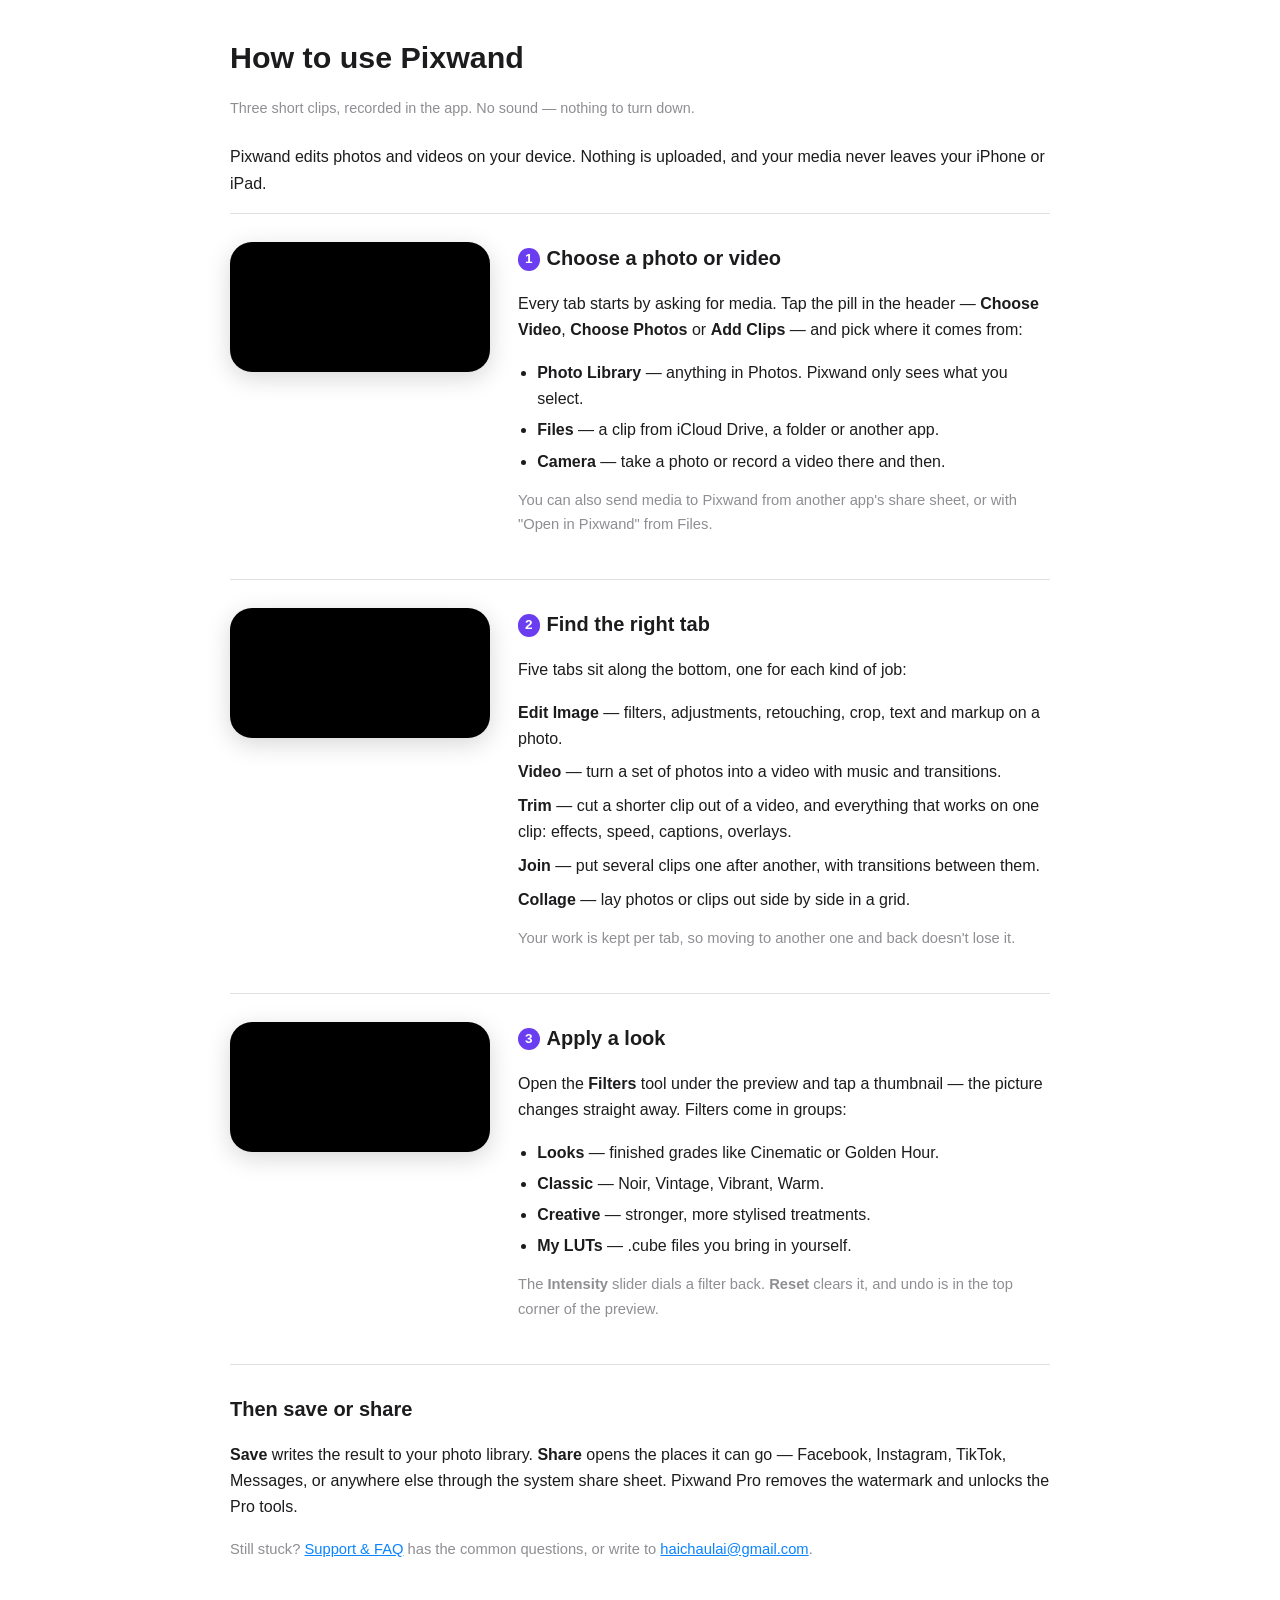
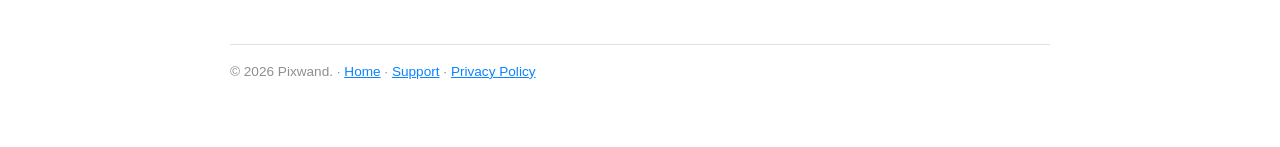
==== guide/index.html @ 7ba60351 "A visual guide: choose media, the five tabs, applying a look Three short screen recordings of the ap" ====
<!doctype html>
<html lang="en">
<head>
  <meta charset="utf-8">
  <meta name="viewport" content="width=device-width, initial-scale=1">
  <title>Pixwand — How to Use</title>
  <meta name="description" content="A short visual guide to Pixwand: choose a video or photo, move between the five tabs, apply a look, then save or share.">
  <style>
    :root { color-scheme: light dark; --rule: rgba(127,127,127,.25); --dim: #8e8e93; }
    * { box-sizing: border-box; }
    body {
      font: 16px/1.65 -apple-system, BlinkMacSystemFont, "Segoe UI", Roboto, Helvetica, Arial, sans-serif;
      max-width: 860px; margin: 0 auto; padding: 32px 20px 64px; color: #1c1c1e; background: #fff;
    }
    @media (prefers-color-scheme: dark) { body { color: #e5e5ea; background: #1c1c1e; } a { color: #6cb6ff; } }
    h1 { font-size: 1.9rem; margin: 0 0 4px; }
    h2 { font-size: 1.25rem; margin: 0 0 .4rem; }
    .meta { color: var(--dim); font-size: .9rem; margin-bottom: 1.5rem; }
    a { color: #0a84ff; }

    /* A step: the clip on one side, what to do on the other. */
    .step {
      display: grid; grid-template-columns: 260px 1fr; gap: 28px; align-items: start;
      padding: 28px 0; border-top: 1px solid var(--rule);
    }
    .step video {
      width: 100%; border-radius: 22px; display: block;
      background: #000; box-shadow: 0 6px 24px rgba(0,0,0,.16);
    }
    .num {
      display: inline-block; min-width: 1.6em; padding: 0 .45em; margin-right: .5em;
      border-radius: 999px; background: #6a3df0; color: #fff;
      font-size: .85rem; font-weight: 700; text-align: center; vertical-align: 2px;
    }
    ul { padding-left: 1.2rem; margin: .6rem 0 0; }
    li { margin: .3rem 0; }
    .tip { color: var(--dim); font-size: .92rem; margin-top: .8rem; }
    .tabs { list-style: none; padding: 0; margin: .6rem 0 0; }
    .tabs li { margin: .45rem 0; }
    .tabs b { font-weight: 650; }
    footer { margin-top: 2.5rem; color: var(--dim); font-size: .85rem; border-top: 1px solid var(--rule); padding-top: 1rem; }

    /* One column on a phone, with the clip no taller than a thumb's reach. */
    @media (max-width: 620px) {
      .step { grid-template-columns: 1fr; gap: 16px; }
      .step video { max-width: 240px; margin: 0 auto; }
    }
  </style>
</head>
<body>
  <h1>How to use Pixwand</h1>
  <p class="meta">Three short clips, recorded in the app. No sound — nothing to turn down.</p>

  <p>Pixwand edits photos and videos on your device. Nothing is uploaded, and your media
     never leaves your iPhone or iPad.</p>

  <section class="step">
    <video src="choose-video.mp4" autoplay muted loop playsinline preload="metadata"
           aria-label="Choosing a video from the photo library in the Trim tab"></video>
    <div>
      <h2><span class="num">1</span>Choose a photo or video</h2>
      <p>Every tab starts by asking for media. Tap the pill in the header —
         <b>Choose Video</b>, <b>Choose Photos</b> or <b>Add Clips</b> — and pick where it
         comes from:</p>
      <ul>
        <li><b>Photo Library</b> — anything in Photos. Pixwand only sees what you select.</li>
        <li><b>Files</b> — a clip from iCloud Drive, a folder or another app.</li>
        <li><b>Camera</b> — take a photo or record a video there and then.</li>
      </ul>
      <p class="tip">You can also send media to Pixwand from another app's share sheet,
         or with "Open in Pixwand" from Files.</p>
    </div>
  </section>

  <section class="step">
    <video src="tour-tabs.mp4" autoplay muted loop playsinline preload="metadata"
           aria-label="Moving between the five tabs along the bottom of the app"></video>
    <div>
      <h2><span class="num">2</span>Find the right tab</h2>
      <p>Five tabs sit along the bottom, one for each kind of job:</p>
      <ul class="tabs">
        <li><b>Edit Image</b> — filters, adjustments, retouching, crop, text and markup on a photo.</li>
        <li><b>Video</b> — turn a set of photos into a video with music and transitions.</li>
        <li><b>Trim</b> — cut a shorter clip out of a video, and everything that works on one clip:
            effects, speed, captions, overlays.</li>
        <li><b>Join</b> — put several clips one after another, with transitions between them.</li>
        <li><b>Collage</b> — lay photos or clips out side by side in a grid.</li>
      </ul>
      <p class="tip">Your work is kept per tab, so moving to another one and back doesn't lose it.</p>
    </div>
  </section>

  <section class="step">
    <video src="choose-effect.mp4" autoplay muted loop playsinline preload="metadata"
           aria-label="Applying filters to a photo in the Edit Image tab"></video>
    <div>
      <h2><span class="num">3</span>Apply a look</h2>
      <p>Open the <b>Filters</b> tool under the preview and tap a thumbnail — the picture
         changes straight away. Filters come in groups:</p>
      <ul>
        <li><b>Looks</b> — finished grades like Cinematic or Golden Hour.</li>
        <li><b>Classic</b> — Noir, Vintage, Vibrant, Warm.</li>
        <li><b>Creative</b> — stronger, more stylised treatments.</li>
        <li><b>My LUTs</b> — .cube files you bring in yourself.</li>
      </ul>
      <p class="tip">The <b>Intensity</b> slider dials a filter back. <b>Reset</b> clears it,
         and undo is in the top corner of the preview.</p>
    </div>
  </section>

  <section class="step">
    <div style="grid-column: 1 / -1">
      <h2>Then save or share</h2>
      <p><b>Save</b> writes the result to your photo library. <b>Share</b> opens the places it
         can go — Facebook, Instagram, TikTok, Messages, or anywhere else through the system
         share sheet. Pixwand Pro removes the watermark and unlocks the Pro tools.</p>
      <p class="tip">Still stuck? <a href="../support.html">Support &amp; FAQ</a> has the
         common questions, or write to
         <a href="mailto:haichaulai@gmail.com">haichaulai@gmail.com</a>.</p>
    </div>
  </section>

  <footer>
    &copy; 2026 Pixwand. &middot; <a href="../">Home</a> &middot;
    <a href="../support.html">Support</a> &middot;
    <a href="../privacy-policy.html">Privacy Policy</a>
  </footer>
</body>
</html>
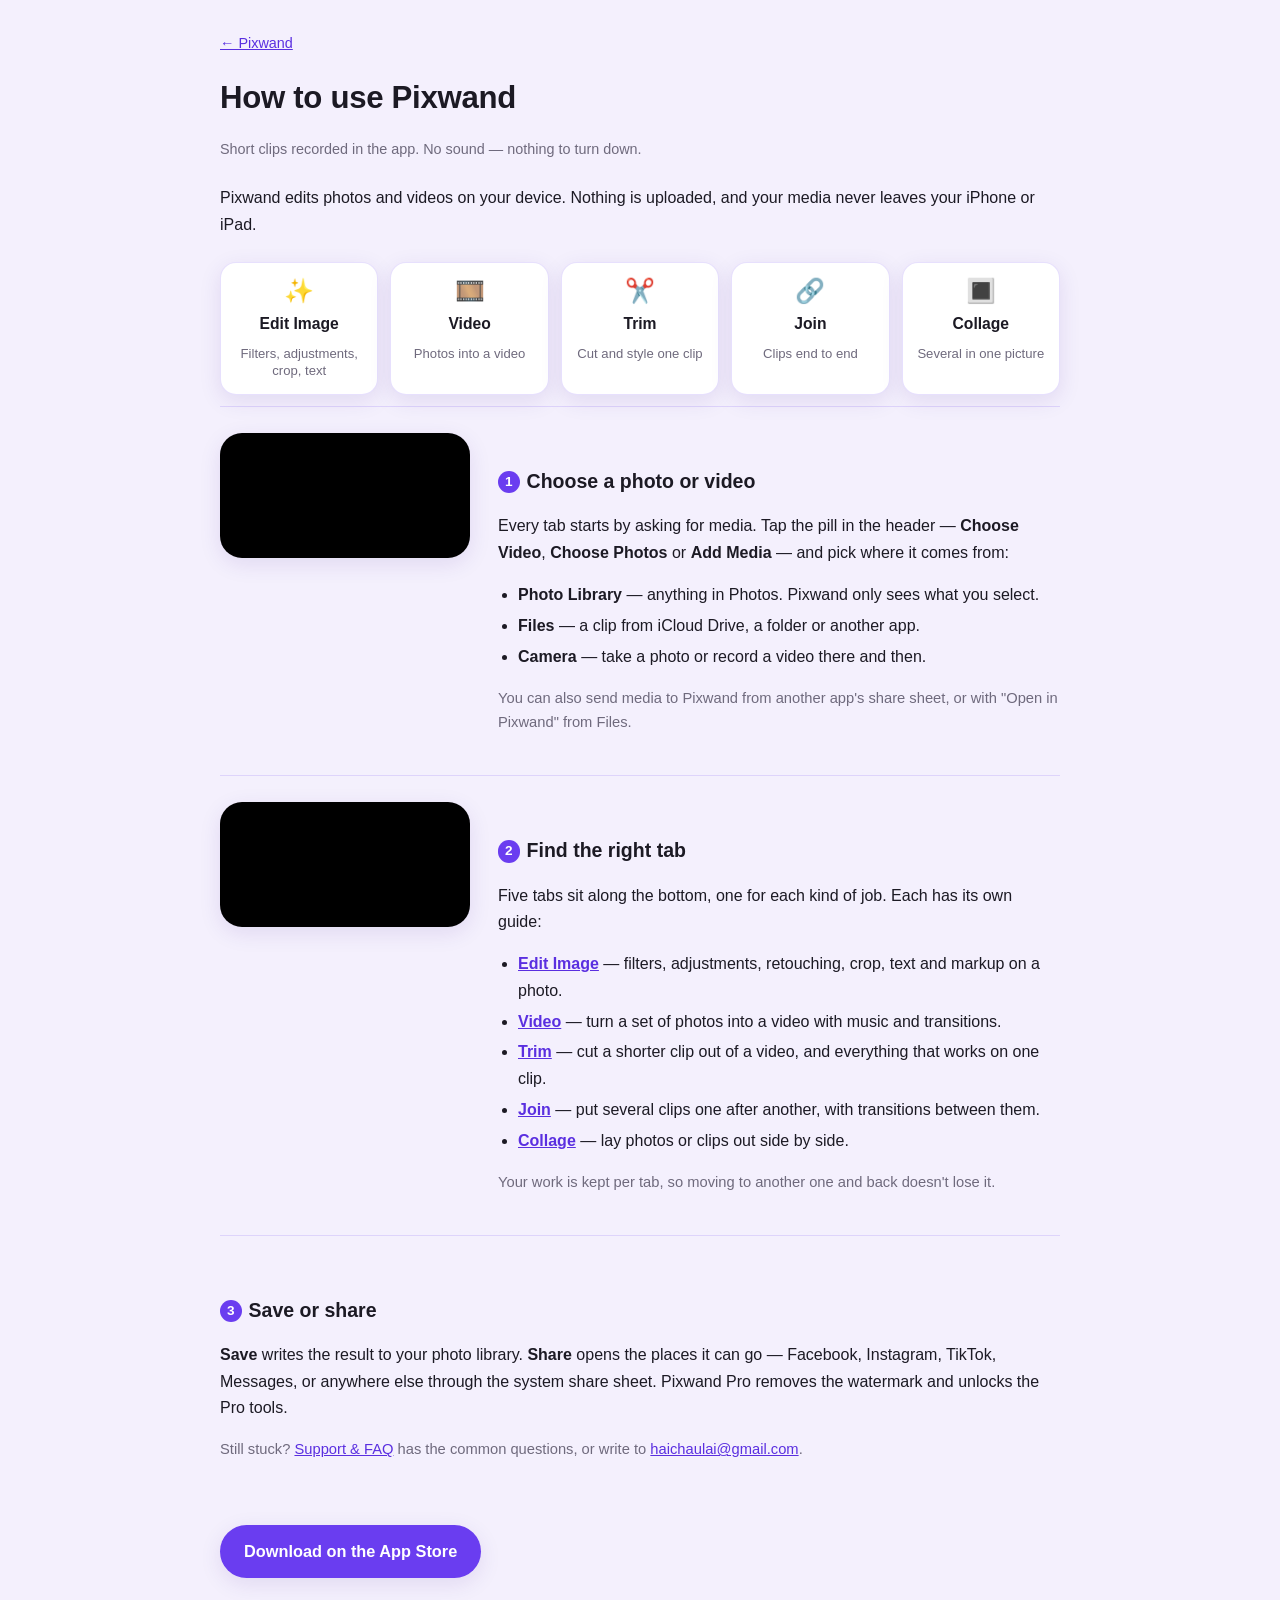
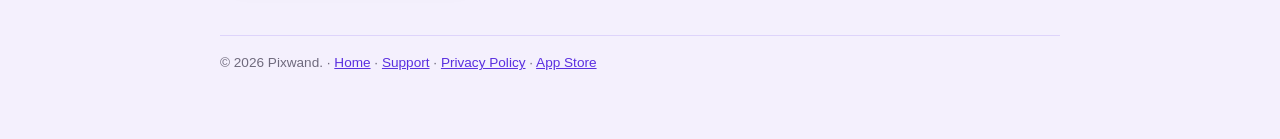
==== commit c822a611: "A guide per tab, a pale violet site, and the App Store link The home page now opens on the five tabs" ====
--- a/guide/index.html
+++ b/guide/index.html
@@ -4,113 +4,87 @@
   <meta charset="utf-8">
   <meta name="viewport" content="width=device-width, initial-scale=1">
   <title>Pixwand — How to Use</title>
-  <meta name="description" content="A short visual guide to Pixwand: choose a video or photo, move between the five tabs, apply a look, then save or share.">
-  <style>
-    :root { color-scheme: light dark; --rule: rgba(127,127,127,.25); --dim: #8e8e93; }
-    * { box-sizing: border-box; }
-    body {
-      font: 16px/1.65 -apple-system, BlinkMacSystemFont, "Segoe UI", Roboto, Helvetica, Arial, sans-serif;
-      max-width: 860px; margin: 0 auto; padding: 32px 20px 64px; color: #1c1c1e; background: #fff;
-    }
-    @media (prefers-color-scheme: dark) { body { color: #e5e5ea; background: #1c1c1e; } a { color: #6cb6ff; } }
-    h1 { font-size: 1.9rem; margin: 0 0 4px; }
-    h2 { font-size: 1.25rem; margin: 0 0 .4rem; }
-    .meta { color: var(--dim); font-size: .9rem; margin-bottom: 1.5rem; }
-    a { color: #0a84ff; }
-
-    /* A step: the clip on one side, what to do on the other. */
-    .step {
-      display: grid; grid-template-columns: 260px 1fr; gap: 28px; align-items: start;
-      padding: 28px 0; border-top: 1px solid var(--rule);
-    }
-    .step video {
-      width: 100%; border-radius: 22px; display: block;
-      background: #000; box-shadow: 0 6px 24px rgba(0,0,0,.16);
-    }
-    .num {
-      display: inline-block; min-width: 1.6em; padding: 0 .45em; margin-right: .5em;
-      border-radius: 999px; background: #6a3df0; color: #fff;
-      font-size: .85rem; font-weight: 700; text-align: center; vertical-align: 2px;
-    }
-    ul { padding-left: 1.2rem; margin: .6rem 0 0; }
-    li { margin: .3rem 0; }
-    .tip { color: var(--dim); font-size: .92rem; margin-top: .8rem; }
-    .tabs { list-style: none; padding: 0; margin: .6rem 0 0; }
-    .tabs li { margin: .45rem 0; }
-    .tabs b { font-weight: 650; }
-    footer { margin-top: 2.5rem; color: var(--dim); font-size: .85rem; border-top: 1px solid var(--rule); padding-top: 1rem; }
-
-    /* One column on a phone, with the clip no taller than a thumb's reach. */
-    @media (max-width: 620px) {
-      .step { grid-template-columns: 1fr; gap: 16px; }
-      .step video { max-width: 240px; margin: 0 auto; }
-    }
-  </style>
+  <meta name="description" content="A short visual guide to Pixwand: choose a photo or video, move between the five tabs, then save or share.">
+  <link rel="stylesheet" href="../assets/site.css">
 </head>
 <body>
+  <p class="back"><a href="../">&larr; Pixwand</a></p>
   <h1>How to use Pixwand</h1>
-  <p class="meta">Three short clips, recorded in the app. No sound — nothing to turn down.</p>
+  <p class="meta">Short clips recorded in the app. No sound — nothing to turn down.</p>
 
   <p>Pixwand edits photos and videos on your device. Nothing is uploaded, and your media
      never leaves your iPhone or iPad.</p>
 
+  <ul class="tabs">
+    <li><a href="edit-image/">
+      <span class="icon" aria-hidden="true">✨</span>
+      <span class="name">Edit Image</span>
+      <span class="what">Filters, adjustments, crop, text</span>
+    </a></li>
+    <li><a href="video/">
+      <span class="icon" aria-hidden="true">🎞️</span>
+      <span class="name">Video</span>
+      <span class="what">Photos into a video</span>
+    </a></li>
+    <li><a href="trim/">
+      <span class="icon" aria-hidden="true">✂️</span>
+      <span class="name">Trim</span>
+      <span class="what">Cut and style one clip</span>
+    </a></li>
+    <li><a href="join/">
+      <span class="icon" aria-hidden="true">🔗</span>
+      <span class="name">Join</span>
+      <span class="what">Clips end to end</span>
+    </a></li>
+    <li><a href="collage/">
+      <span class="icon" aria-hidden="true">🔳</span>
+      <span class="name">Collage</span>
+      <span class="what">Several in one picture</span>
+    </a></li>
+  </ul>
+
   <section class="step">
-    <video src="choose-video.mp4" autoplay muted loop playsinline preload="metadata"
-           aria-label="Choosing a video from the photo library in the Trim tab"></video>
+    <video src="clips/choose-video.mp4" autoplay muted loop playsinline preload="metadata"
+           aria-label="Choosing a video from the photo library"></video>
     <div>
       <h2><span class="num">1</span>Choose a photo or video</h2>
       <p>Every tab starts by asking for media. Tap the pill in the header —
-         <b>Choose Video</b>, <b>Choose Photos</b> or <b>Add Clips</b> — and pick where it
+         <b>Choose Video</b>, <b>Choose Photos</b> or <b>Add Media</b> — and pick where it
          comes from:</p>
       <ul>
         <li><b>Photo Library</b> — anything in Photos. Pixwand only sees what you select.</li>
         <li><b>Files</b> — a clip from iCloud Drive, a folder or another app.</li>
         <li><b>Camera</b> — take a photo or record a video there and then.</li>
       </ul>
-      <p class="tip">You can also send media to Pixwand from another app's share sheet,
-         or with "Open in Pixwand" from Files.</p>
+      <p class="tip">You can also send media to Pixwand from another app's share sheet, or
+         with "Open in Pixwand" from Files.</p>
     </div>
   </section>
 
   <section class="step">
-    <video src="tour-tabs.mp4" autoplay muted loop playsinline preload="metadata"
+    <video src="clips/tour-tabs.mp4" autoplay muted loop playsinline preload="metadata"
            aria-label="Moving between the five tabs along the bottom of the app"></video>
     <div>
       <h2><span class="num">2</span>Find the right tab</h2>
-      <p>Five tabs sit along the bottom, one for each kind of job:</p>
-      <ul class="tabs">
-        <li><b>Edit Image</b> — filters, adjustments, retouching, crop, text and markup on a photo.</li>
-        <li><b>Video</b> — turn a set of photos into a video with music and transitions.</li>
-        <li><b>Trim</b> — cut a shorter clip out of a video, and everything that works on one clip:
-            effects, speed, captions, overlays.</li>
-        <li><b>Join</b> — put several clips one after another, with transitions between them.</li>
-        <li><b>Collage</b> — lay photos or clips out side by side in a grid.</li>
+      <p>Five tabs sit along the bottom, one for each kind of job. Each has its own guide:</p>
+      <ul>
+        <li><a href="edit-image/"><b>Edit Image</b></a> — filters, adjustments, retouching,
+            crop, text and markup on a photo.</li>
+        <li><a href="video/"><b>Video</b></a> — turn a set of photos into a video with
+            music and transitions.</li>
+        <li><a href="trim/"><b>Trim</b></a> — cut a shorter clip out of a video, and
+            everything that works on one clip.</li>
+        <li><a href="join/"><b>Join</b></a> — put several clips one after another, with
+            transitions between them.</li>
+        <li><a href="collage/"><b>Collage</b></a> — lay photos or clips out side by side.</li>
       </ul>
       <p class="tip">Your work is kept per tab, so moving to another one and back doesn't lose it.</p>
     </div>
   </section>
 
-  <section class="step">
-    <video src="choose-effect.mp4" autoplay muted loop playsinline preload="metadata"
-           aria-label="Applying filters to a photo in the Edit Image tab"></video>
+  <section class="step wide">
     <div>
-      <h2><span class="num">3</span>Apply a look</h2>
-      <p>Open the <b>Filters</b> tool under the preview and tap a thumbnail — the picture
-         changes straight away. Filters come in groups:</p>
-      <ul>
-        <li><b>Looks</b> — finished grades like Cinematic or Golden Hour.</li>
-        <li><b>Classic</b> — Noir, Vintage, Vibrant, Warm.</li>
-        <li><b>Creative</b> — stronger, more stylised treatments.</li>
-        <li><b>My LUTs</b> — .cube files you bring in yourself.</li>
-      </ul>
-      <p class="tip">The <b>Intensity</b> slider dials a filter back. <b>Reset</b> clears it,
-         and undo is in the top corner of the preview.</p>
-    </div>
-  </section>
-
-  <section class="step">
-    <div style="grid-column: 1 / -1">
-      <h2>Then save or share</h2>
+      <h2><span class="num">3</span>Save or share</h2>
       <p><b>Save</b> writes the result to your photo library. <b>Share</b> opens the places it
          can go — Facebook, Instagram, TikTok, Messages, or anywhere else through the system
          share sheet. Pixwand Pro removes the watermark and unlocks the Pro tools.</p>
@@ -120,10 +94,13 @@
     </div>
   </section>
 
+  <p><a class="get" href="https://apps.apple.com/app/id6810586772">Download on the App Store</a></p>
+
   <footer>
     &copy; 2026 Pixwand. &middot; <a href="../">Home</a> &middot;
     <a href="../support.html">Support</a> &middot;
-    <a href="../privacy-policy.html">Privacy Policy</a>
+    <a href="../privacy-policy.html">Privacy Policy</a> &middot;
+    <a href="https://apps.apple.com/app/id6810586772">App Store</a>
   </footer>
 </body>
 </html>
--- a/assets/site.css
+++ b/assets/site.css
@@ -0,0 +1,157 @@
+/* Pixwand's site: one sheet for the home page, the guide and the legal pages.
+   Pale violet throughout, picked up from the app's own accent. */
+
+:root {
+  color-scheme: light dark;
+  --bg: #f4f0fd;          /* the page: pale violet */
+  --card: #ffffff;        /* panels sitting on it */
+  --ink: #1c1a24;         /* body text */
+  --dim: #6f6a7d;         /* captions, footers */
+  --rule: rgba(106, 61, 240, .16);
+  --accent: #6a3df0;      /* the app's purple */
+  --accent-ink: #ffffff;  /* text on the accent */
+  --link: #5a2fe0;
+  --shadow: 0 6px 22px rgba(60, 20, 140, .10);
+}
+
+@media (prefers-color-scheme: dark) {
+  :root {
+    --bg: #15121d;
+    --card: #1e1a29;
+    --ink: #ece9f5;
+    --dim: #a09ab4;
+    --rule: rgba(160, 130, 255, .22);
+    --accent: #8a63ff;
+    --accent-ink: #130c26;
+    --link: #b3a0ff;
+    --shadow: 0 6px 22px rgba(0, 0, 0, .35);
+  }
+}
+
+* { box-sizing: border-box; }
+
+body {
+  font: 16px/1.65 -apple-system, BlinkMacSystemFont, "Segoe UI", Roboto, Helvetica, Arial, sans-serif;
+  max-width: 880px;
+  margin: 0 auto;
+  padding: 32px 20px 64px;
+  color: var(--ink);
+  background: var(--bg);
+}
+
+/* A narrower column reads better for long prose (the legal pages). */
+body.prose { max-width: 760px; }
+
+h1 { font-size: 1.95rem; margin: 0 0 4px; letter-spacing: -.01em; }
+h2 { font-size: 1.22rem; margin: 2rem 0 .5rem; }
+h3 { font-size: 1rem; margin: 1.2rem 0 .25rem; }
+a { color: var(--link); }
+.meta { color: var(--dim); font-size: .9rem; margin-bottom: 1.5rem; }
+.tip { color: var(--dim); font-size: .92rem; margin-top: .8rem; }
+ul { padding-left: 1.25rem; }
+li { margin: .28rem 0; }
+code { background: rgba(127, 127, 127, .15); padding: 1px 5px; border-radius: 4px; }
+
+/* A panel: anything that should lift off the violet. */
+.card {
+  background: var(--card);
+  border: 1px solid var(--rule);
+  border-radius: 14px;
+  padding: 16px 20px;
+  margin: 1rem 0;
+  box-shadow: var(--shadow);
+}
+
+/* The App Store button. */
+.get {
+  display: inline-block;
+  margin: .4rem 0 1rem;
+  padding: 13px 24px;
+  border-radius: 999px;
+  background: var(--accent);
+  color: var(--accent-ink);
+  font-size: 1.02rem;
+  font-weight: 650;
+  text-decoration: none;
+  box-shadow: var(--shadow);
+}
+.get:hover { filter: brightness(1.08); }
+
+/* The five tabs, side by side, each one a way into its own guide. */
+.tabs {
+  display: grid;
+  grid-template-columns: repeat(5, 1fr);
+  gap: 12px;
+  margin: 1.2rem 0 .4rem;
+  padding: 0;
+  list-style: none;
+}
+.tabs a {
+  display: flex;
+  flex-direction: column;
+  align-items: center;
+  gap: 8px;
+  height: 100%;
+  padding: 16px 8px 14px;
+  border: 1px solid var(--rule);
+  border-radius: 16px;
+  background: var(--card);
+  box-shadow: var(--shadow);
+  color: var(--ink);
+  text-align: center;
+  text-decoration: none;
+}
+.tabs a:hover { border-color: var(--accent); }
+.tabs .icon { font-size: 1.5rem; line-height: 1; }
+.tabs .name { font-weight: 650; font-size: .98rem; }
+.tabs .what { color: var(--dim); font-size: .82rem; line-height: 1.35; }
+
+/* A guide step: the clip on one side, what to do on the other. */
+.step {
+  display: grid;
+  grid-template-columns: 250px 1fr;
+  gap: 28px;
+  align-items: start;
+  padding: 26px 0;
+  border-top: 1px solid var(--rule);
+}
+.step.wide { grid-template-columns: 1fr; }
+.step video {
+  width: 100%;
+  border-radius: 22px;
+  display: block;
+  background: #000;
+  box-shadow: var(--shadow);
+}
+.num {
+  display: inline-block;
+  min-width: 1.6em;
+  padding: 0 .45em;
+  margin-right: .5em;
+  border-radius: 999px;
+  background: var(--accent);
+  color: var(--accent-ink);
+  font-size: .85rem;
+  font-weight: 700;
+  text-align: center;
+  vertical-align: 2px;
+}
+
+/* Breadcrumb back out of a guide page. */
+.back { font-size: .9rem; margin: 0 0 1rem; }
+
+footer {
+  margin-top: 2.6rem;
+  color: var(--dim);
+  font-size: .85rem;
+  border-top: 1px solid var(--rule);
+  padding-top: 1rem;
+}
+
+/* One column on a phone; the clip no wider than a hand. */
+@media (max-width: 680px) {
+  .tabs { grid-template-columns: repeat(2, 1fr); }
+  .tabs li:last-child { grid-column: 1 / -1; }
+  .step { grid-template-columns: 1fr; gap: 16px; }
+  .step video { max-width: 240px; margin: 0 auto; }
+}
